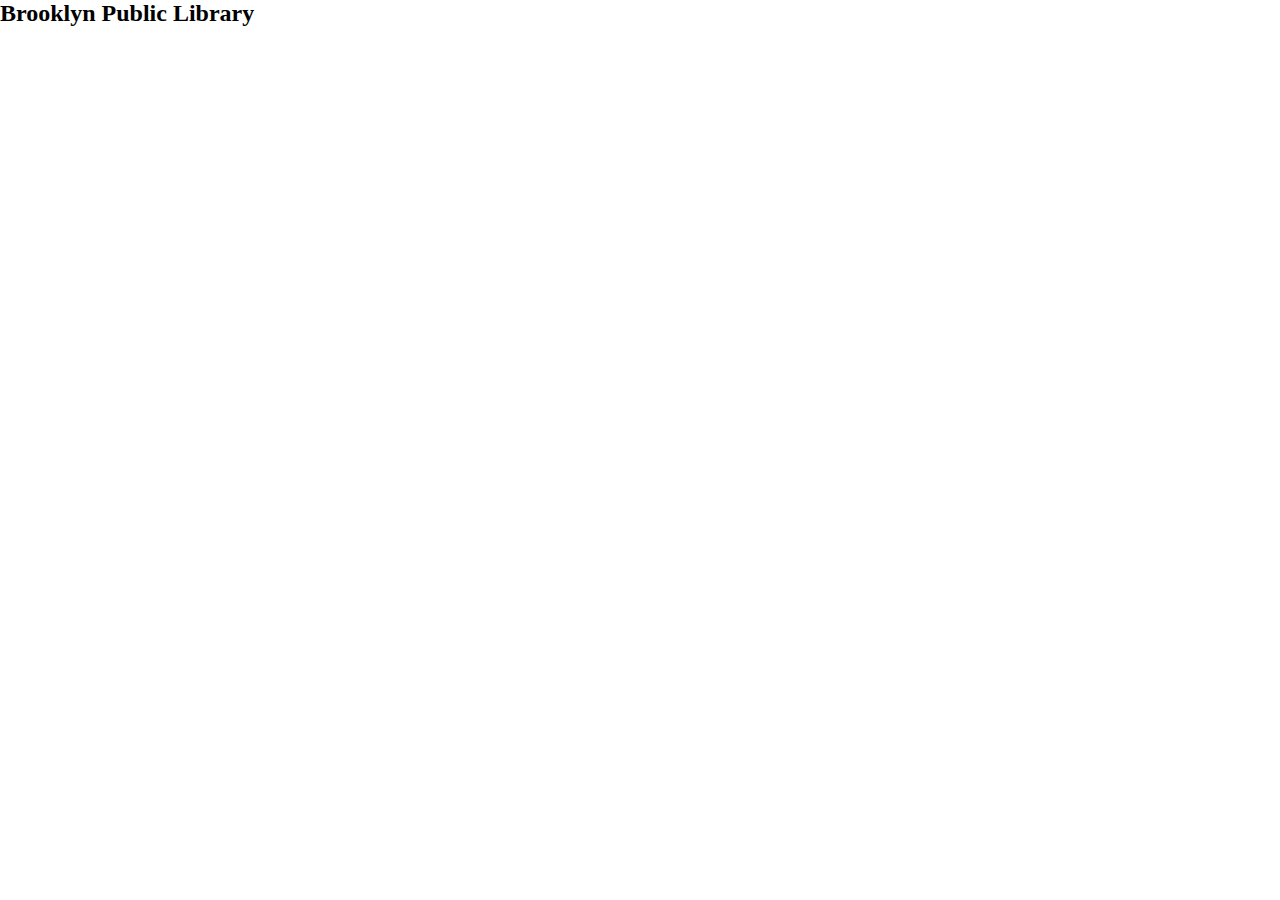
==== idex.html @ 566bc8ee "add:header" ====
<!DOCTYPE html>
<html lang="en">

<head>
	<meta charset="UTF-8">
	<meta name="viewport" content="width=device-width, initial-scale=1.0">
	<title>Document</title>
	<link rel="stylesheet" href="/library.css">
</head>

<body>
	<header id="header_section">
		<div class="container">
			<div class="header-section">
				<div class="name-library">
					<h2 class="name-library__titul">Brooklyn Public Library</h2>
				</div>
				<nav class="header-menu">
					<ul>
						<li></li>
						<li></li>
						<li></li>
						<li></li>
						<li></li>
						<li></li>
					</ul>
				</nav>
			</div>

		</div>
	</header>
	<main></main>
	<footer></footer>
</body>

</html>
---- library.css ----
/* inter-regular - latin */
@font-face {
	font-display: swap;
	/* Check https://developer.mozilla.org/en-US/docs/Web/CSS/@font-face/font-display for other options. */
	font-family: 'Inter';
	font-style: normal;
	font-weight: 400;
	src: url('/fonts/inter-v13-latin-regular.woff2') format('woff2');
	/* Chrome 36+, Opera 23+, Firefox 39+, Safari 12+, iOS 10+ */
}

/* inter-700 - latin */
@font-face {
	font-display: swap;
	/* Check https://developer.mozilla.org/en-US/docs/Web/CSS/@font-face/font-display for other options. */
	font-family: 'Inter';
	font-style: normal;
	font-weight: 700;
	src: url('/fonts/inter-v13-latin-700.woff2') format('woff2');
	/* Chrome 36+, Opera 23+, Firefox 39+, Safari 12+, iOS 10+ */
}

/* forum-regular - latin */
@font-face {
	font-display: swap;
	/* Check https://developer.mozilla.org/en-US/docs/Web/CSS/@font-face/font-display for other options. */
	font-family: 'Forum';
	font-style: normal;
	font-weight: 400;
	src: url('/fonts/forum-v18-latin-regular.woff2') format('woff2');
	/* Chrome 36+, Opera 23+, Firefox 39+, Safari 12+, iOS 10+ */
}


* {
	margin: 0;
	padding: 0;
	box-sizing: border-box;
}

img {
	max-width: 100%;
	max-height: 100%;
}
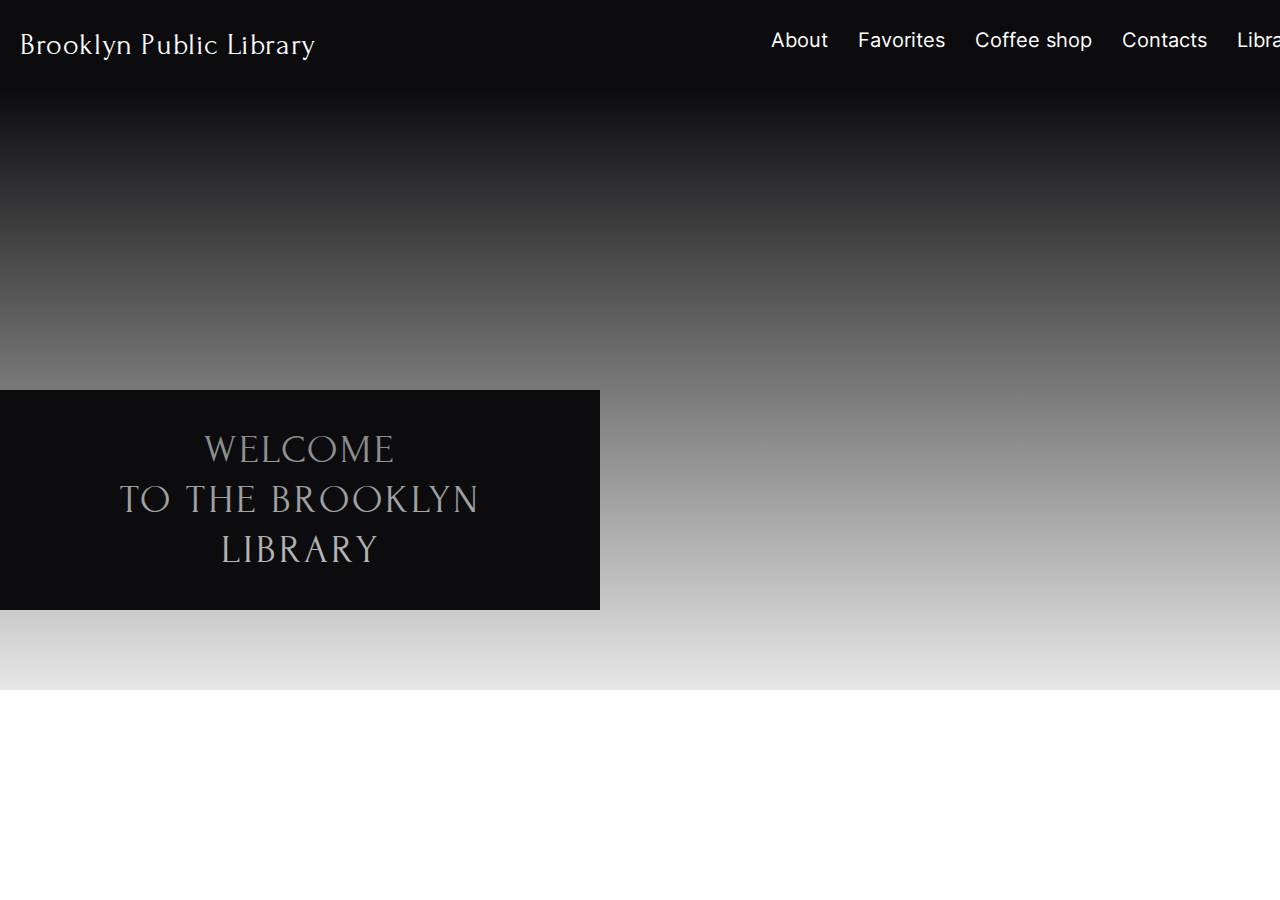
==== commit 310aab82: "feat:welcom" ====
--- a/idex.html
+++ b/idex.html
@@ -13,23 +13,39 @@
 		<div class="container">
 			<div class="header-section">
 				<div class="name-library">
-					<h2 class="name-library__titul">Brooklyn Public Library</h2>
+					<h1 class="name-library__title">Brooklyn Public Library</h1>
 				</div>
-				<nav class="header-menu">
-					<ul>
-						<li></li>
-						<li></li>
-						<li></li>
-						<li></li>
-						<li></li>
-						<li></li>
-					</ul>
-				</nav>
+				<div class="wrapper-header-menu">
+					<nav class="header-menu">
+						<ul class="header-menu__list">
+							<li class="header-menu__link"><a href="#">About</a></li>
+							<li class="header-menu__link"><a href="#">Favorites</a></li>
+							<li class="header-menu__link"><a href="#">Coffee shop</a></li>
+							<li class="header-menu__link"><a href="#">Contacts</a></li>
+							<li class="header-menu__link"><a href="#">Library Card</a></li>
+						</ul>
+					</nav>
+					<div class="profile-icon">
+						<img class="profile-icon__foto" src="/svg/icon_profile.svg" alt="icon_profile">
+					</div>
+				</div>
 			</div>
-
 		</div>
 	</header>
-	<main></main>
+	<main id="main-section">
+		<div class="container">
+			<section class="welcome">
+				<div class="welcome-text">
+					<span class="welcome-text__title">Welcome</span>
+					<span class="welcome-text__title">to the Brooklyn</span>
+					<span class="welcome-text__title"> Library</span>
+				</div>
+			</section>
+			<section class="about">
+				<h2 class="about-title">About</h2>
+			</section>
+		</div>
+	</main>
 	<footer></footer>
 </body>
 
--- a/library.css
+++ b/library.css
@@ -41,4 +41,146 @@
 img {
 	max-width: 100%;
 	max-height: 100%;
+}
+
+a {
+	color: #FFF;
+	text-decoration: none;
+	transition: .4s;
+}
+
+ul li {
+	list-style: none;
+}
+
+@keyframes bounce {
+
+	0%,
+	20%,
+	60%,
+	100% {
+		transform: translateY(0);
+		transform: translateY(0);
+	}
+
+	40% {
+		transform: translateY(-20px);
+		transform: translateY(-20px);
+	}
+
+	80% {
+		transform: translateY(-10px);
+		transform: translateY(-10px);
+	}
+}
+
+.container {
+	width: 1440px;
+	margin: 0 auto;
+}
+
+body {
+	font: 20px/40px 'Inter', Arial, Helvetica, sans-serif;
+	color: #FFF;
+	font-weight: 400;
+}
+
+/*header*/
+.header-section {
+	width: 100%;
+	z-index: 4;
+	padding: 20px;
+	display: flex;
+	justify-content: space-between;
+	background: #0C0C0E;
+}
+
+.name-library__title {
+	color: #FFF;
+	font-family: Forum;
+	font-size: 30px;
+	font-style: normal;
+	font-weight: 400;
+	line-height: 50px;
+	letter-spacing: 0.6px;
+}
+
+.header-menu__list {
+	display: flex;
+}
+
+.header-menu__link {
+	padding-right: 30px;
+}
+
+.header-menu__link:hover {
+	animation: bounce 1s;
+	opacity: .3;
+	cursor: pointer;
+}
+
+.header-menu__link:last-child {
+	padding-right: 0;
+}
+
+.wrapper-header-menu {
+	display: flex;
+	justify-content: space-between;
+}
+
+.profile-icon {
+	padding-left: 40px;
+}
+
+.profile-icon__foto {
+	width: 28px;
+	height: 28px;
+}
+
+/*main*/
+
+.welcome {
+	position: relative;
+	height: 600px;
+	width: 100%;
+	background: no-repeat center url(/img/library-foto.jpg);
+	background-size: cover;
+	z-index: 1;
+	margin-bottom: 20px;
+}
+
+.welcome::after {
+	width: 100%;
+	height: 100%;
+	content: '';
+	position: absolute;
+	display: block;
+	top: 0;
+	left: 0;
+	z-index: 2;
+	background: linear-gradient(180deg, #0C0C0E 0%, #0C0C0E 0.01%, rgba(18, 18, 21, 0.10) 100%);
+}
+
+.welcome-text {
+	position: absolute;
+	top: 50%;
+	left: 0;
+	width: 600px;
+	height: 220px;
+	background-color: #0C0C0E;
+	padding: 35px 40px;
+	display: flex;
+	flex-direction: column;
+}
+
+.welcome-text__title {
+	color: #FFF;
+	text-align: center;
+	font-family: Forum;
+	font-size: 40px;
+	font-style: normal;
+	font-weight: 400;
+	line-height: 50px;
+	letter-spacing: 3px;
+	text-transform: uppercase;
 }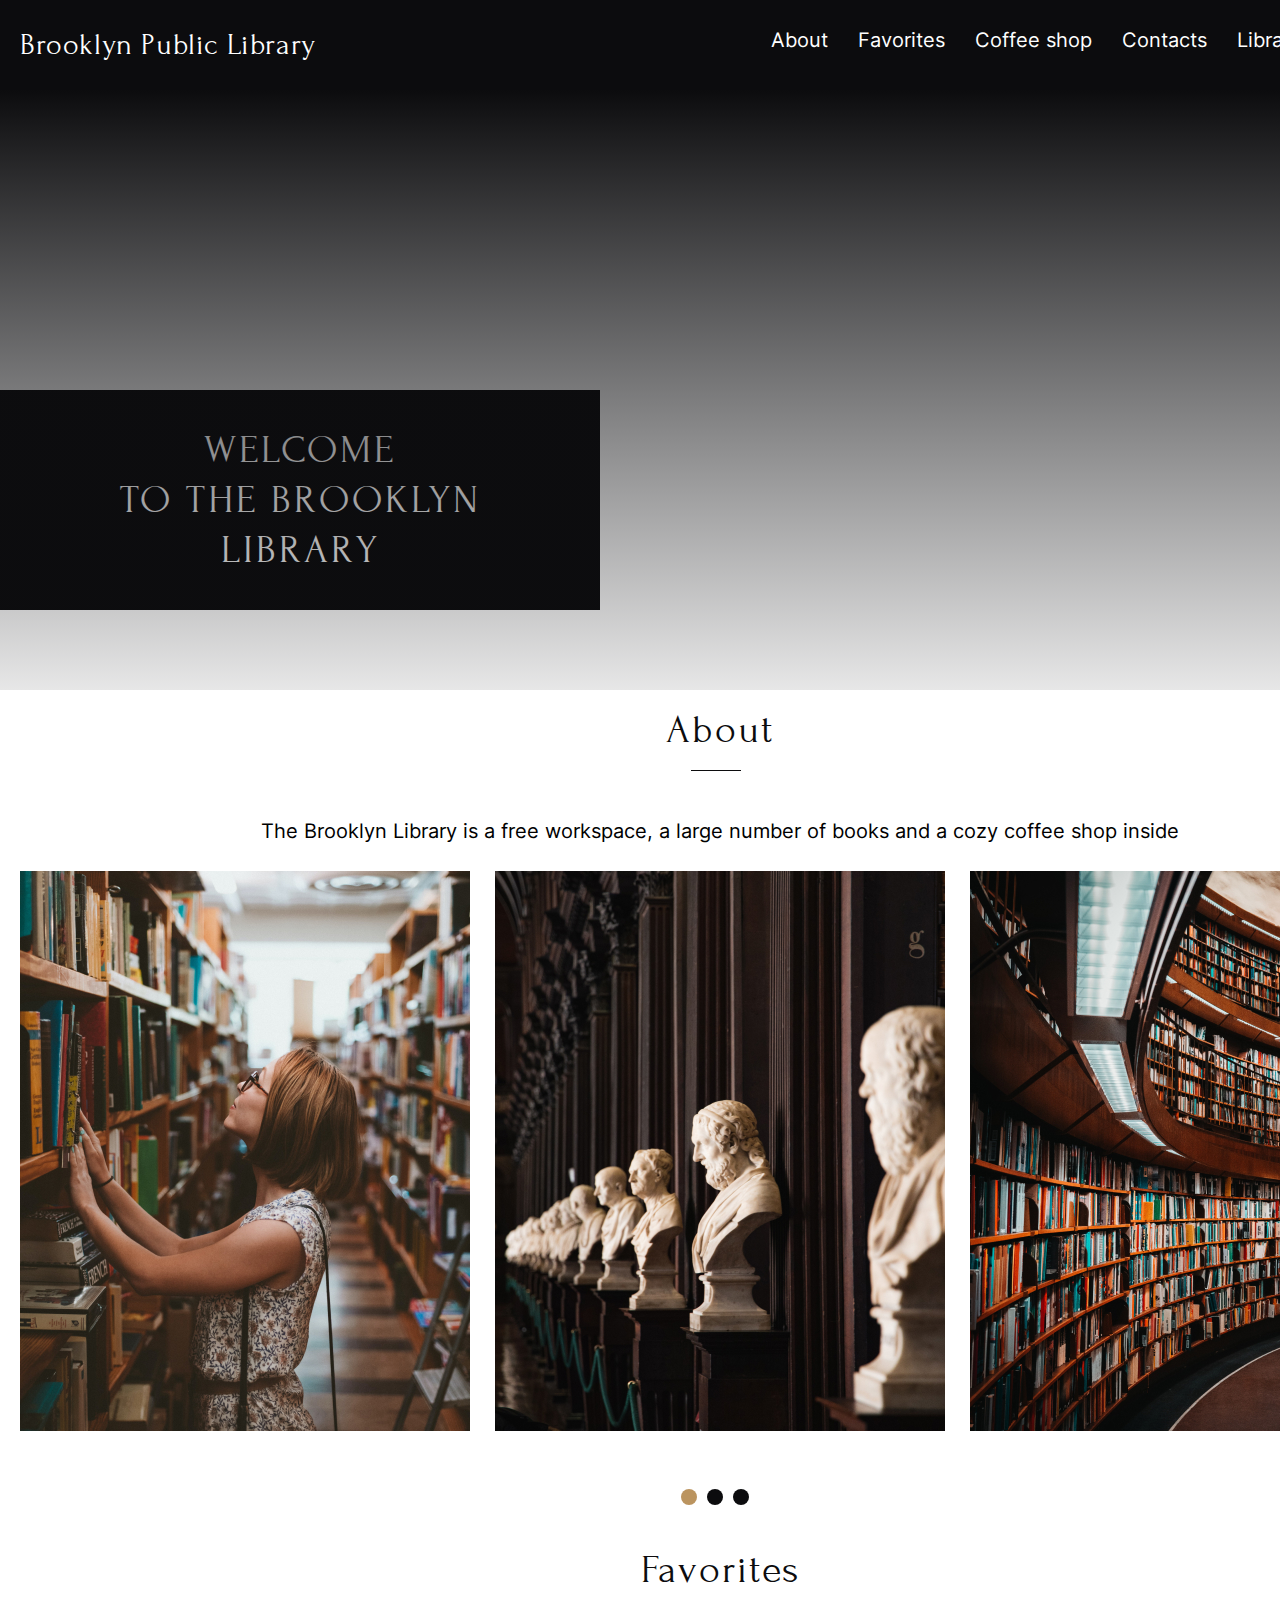
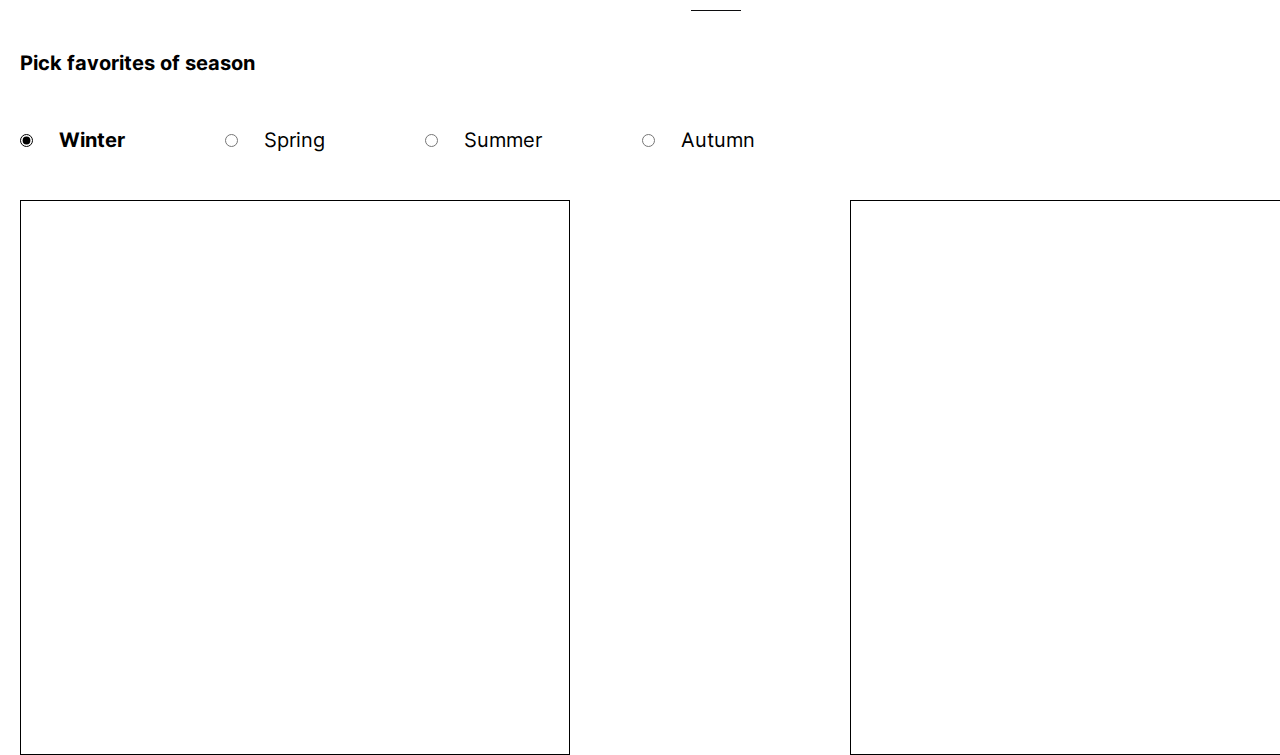
==== commit f3cb4b67: "add:favorites" ====
--- a/idex.html
+++ b/idex.html
@@ -42,7 +42,71 @@
 				</div>
 			</section>
 			<section class="about">
-				<h2 class="about-title">About</h2>
+				<div class="wrapper-about__title">
+					<h2 class="about-title">About</h2>
+				</div>
+				<div class="wrapper-about__text">
+					<p class="about-text">The Brooklyn Library is a free workspace, a large number of books and a cozy coffee shop
+						inside </p>
+				</div>
+				<div class="wrapper-about__gallery">
+					<figure class="about-galery__item"><img class="about-galery__img" src="/img/lybrary-1.jpg" alt="visitor">
+					</figure>
+					<figure class="about-galery__item"><img class="about-galery__img" src="/img/lybrary-2.jpg" alt="sculpture">
+					</figure>
+					<figure class="about-galery__item"><img class="about-galery__img" src="/img/lybrary-3.jpg" alt="books">
+					</figure>
+				</div>
+				<div class="wrapper-about__carusel">
+					<div class="carusel-wrapper">
+						<a href="#" class="carusel-wrapper__item mod"></a>
+					</div>
+					<div class="carusel-wrapper">
+						<a href="#" class="carusel-wrapper__item"></a>
+					</div>
+					<div class="carusel-wrapper">
+						<a href="#" class="carusel-wrapper__item"></a>
+					</div>
+				</div>
+			</section>
+			<section class="favorites">
+				<div class="wrapper-favorites__title wrapper-about__title ">
+					<h2 class="about-title">Favorites</h2>
+				</div>
+				<div class="wrapper-favorites__text">
+					<h3 class="favorites-text">Pick favorites of season</h3>
+				</div>
+				<div class="wrapper-favorites__seasons">
+					<label for="timeChoice1">
+						<input type="radio" id="timeChoice1" name="time" value="Winter" checked />
+						<span class="seasons-item">Winter</span>
+					</label>
+					<label for="timeChoice2">
+						<input type="radio" id="timeChoice2" name="time" value="Spring" />
+						<span class="seasons-item">Spring</span>
+					</label>
+					<label for="timeChoice3">
+						<input type="radio" id="timeChoice3" name="time" value="Summer" />
+						<span class="seasons-item">Summer</span>
+					</label>
+					<label for="timeChoice4">
+						<input type="radio" id="timeChoice4" name="time" value="Autumn" />
+						<span class="seasons-item">Autumn</span>
+					</label>
+				</div>
+				<div class="wrapper-favorites__books">
+					<div class="favorites-books__item">
+						<div class="wrapper-books">
+							<div class="book-item"></div>
+						</div>
+					</div>
+					<div class="favorites-books__item">
+						<div class="wrapper-books">
+							<div class="book-item"></div>
+						</div>
+					</div>
+				</div>
+				<div>
 			</section>
 		</div>
 	</main>
--- a/library.css
+++ b/library.css
@@ -43,6 +43,7 @@
 	max-height: 100%;
 }
 
+
 a {
 	color: #FFF;
 	text-decoration: none;
@@ -52,6 +53,42 @@
 ul li {
 	list-style: none;
 }
+
+h2 {
+	color: #0C0C0E;
+	font-family: Forum;
+	font-size: 40px;
+	font-style: normal;
+	font-weight: 400;
+	line-height: 40px;
+	/* 100% */
+	letter-spacing: 2px;
+	text-transform: capitalize;
+}
+
+h3 {
+	color: #000;
+	font-family: Inter;
+	font-size: 20px;
+	font-style: normal;
+	font-weight: 700;
+	line-height: normal;
+}
+
+input[type='radio'] {
+	accent-color: #000000;
+}
+
+input:checked+span {
+	font-weight: 700;
+}
+
+label {
+	cursor: pointer;
+	padding: 5px;
+}
+
+/*animation for link*/
 
 @keyframes bounce {
 
@@ -81,9 +118,10 @@
 
 body {
 	font: 20px/40px 'Inter', Arial, Helvetica, sans-serif;
-	color: #FFF;
-	font-weight: 400;
-}
+	color: #000;
+	font-weight: 400;
+}
+
 
 /*header*/
 .header-section {
@@ -111,6 +149,7 @@
 
 .header-menu__link {
 	padding-right: 30px;
+	color: #FFF;
 }
 
 .header-menu__link:hover {
@@ -136,6 +175,7 @@
 	width: 28px;
 	height: 28px;
 }
+
 
 /*main*/
 
@@ -146,7 +186,6 @@
 	background: no-repeat center url(/img/library-foto.jpg);
 	background-size: cover;
 	z-index: 1;
-	margin-bottom: 20px;
 }
 
 .welcome::after {
@@ -183,4 +222,108 @@
 	line-height: 50px;
 	letter-spacing: 3px;
 	text-transform: uppercase;
+}
+
+
+/*main-section*/
+
+.about {
+	padding-top: 20px;
+}
+
+.wrapper-about__title {
+	display: flex;
+	justify-content: center;
+	height: 61px;
+	position: relative;
+	margin-bottom: 40px;
+}
+
+.wrapper-about__title::after {
+	position: absolute;
+	content: '';
+	bottom: 0;
+	left: 48%;
+	width: 50px;
+	height: 1px;
+	background-color: #0C0C0E;
+}
+
+.wrapper-about__text {
+	text-align: center;
+	margin-bottom: 20px;
+}
+
+.wrapper-about__gallery {
+	display: grid;
+	grid-template-columns: repeat(3, 1fr);
+	column-gap: 25px;
+	margin-bottom: 40px;
+	padding: 0 20px;
+}
+
+.wrapper-about__carusel {
+	width: 78px;
+	margin: 0 auto;
+	display: flex;
+	flex-wrap: nowrap;
+	justify-content: space-between;
+	margin-bottom: 40px;
+}
+
+.carusel-wrapper {
+	display: flex;
+	width: 26px;
+	height: 26px;
+	line-height: c;
+	align-content: center;
+	flex-direction: column;
+	justify-content: center;
+}
+
+.carusel-wrapper__item {
+	width: 16px;
+	height: 16px;
+	background-color: #0C0C0E;
+	padding: 5px;
+	border-radius: 50%;
+	cursor: pointer;
+}
+
+.mod {
+	background-color: #BB945F;
+}
+
+/*favorites*/
+
+.wrapper-favorites__text {
+	margin-bottom: 40px;
+	padding: 0 20px;
+}
+
+.wrapper-favorites__seasons {
+	padding-left: 15px;
+	width: 1440px;
+	display: flex;
+	justify-content: left;
+	margin-bottom: 35px;
+}
+
+.seasons-item {
+	padding-left: 20px;
+	padding-right: 90px;
+}
+
+.wrapper-favorites__books {
+	padding: 0 20px;
+	display: grid;
+	grid-template-columns: repeat(2, 1fr);
+	position: relative;
+	column-gap: 260px;
+}
+
+.favorites-books__item {
+	border: 1px solid #000;
+	width: 550px;
+	height: 555px;
 }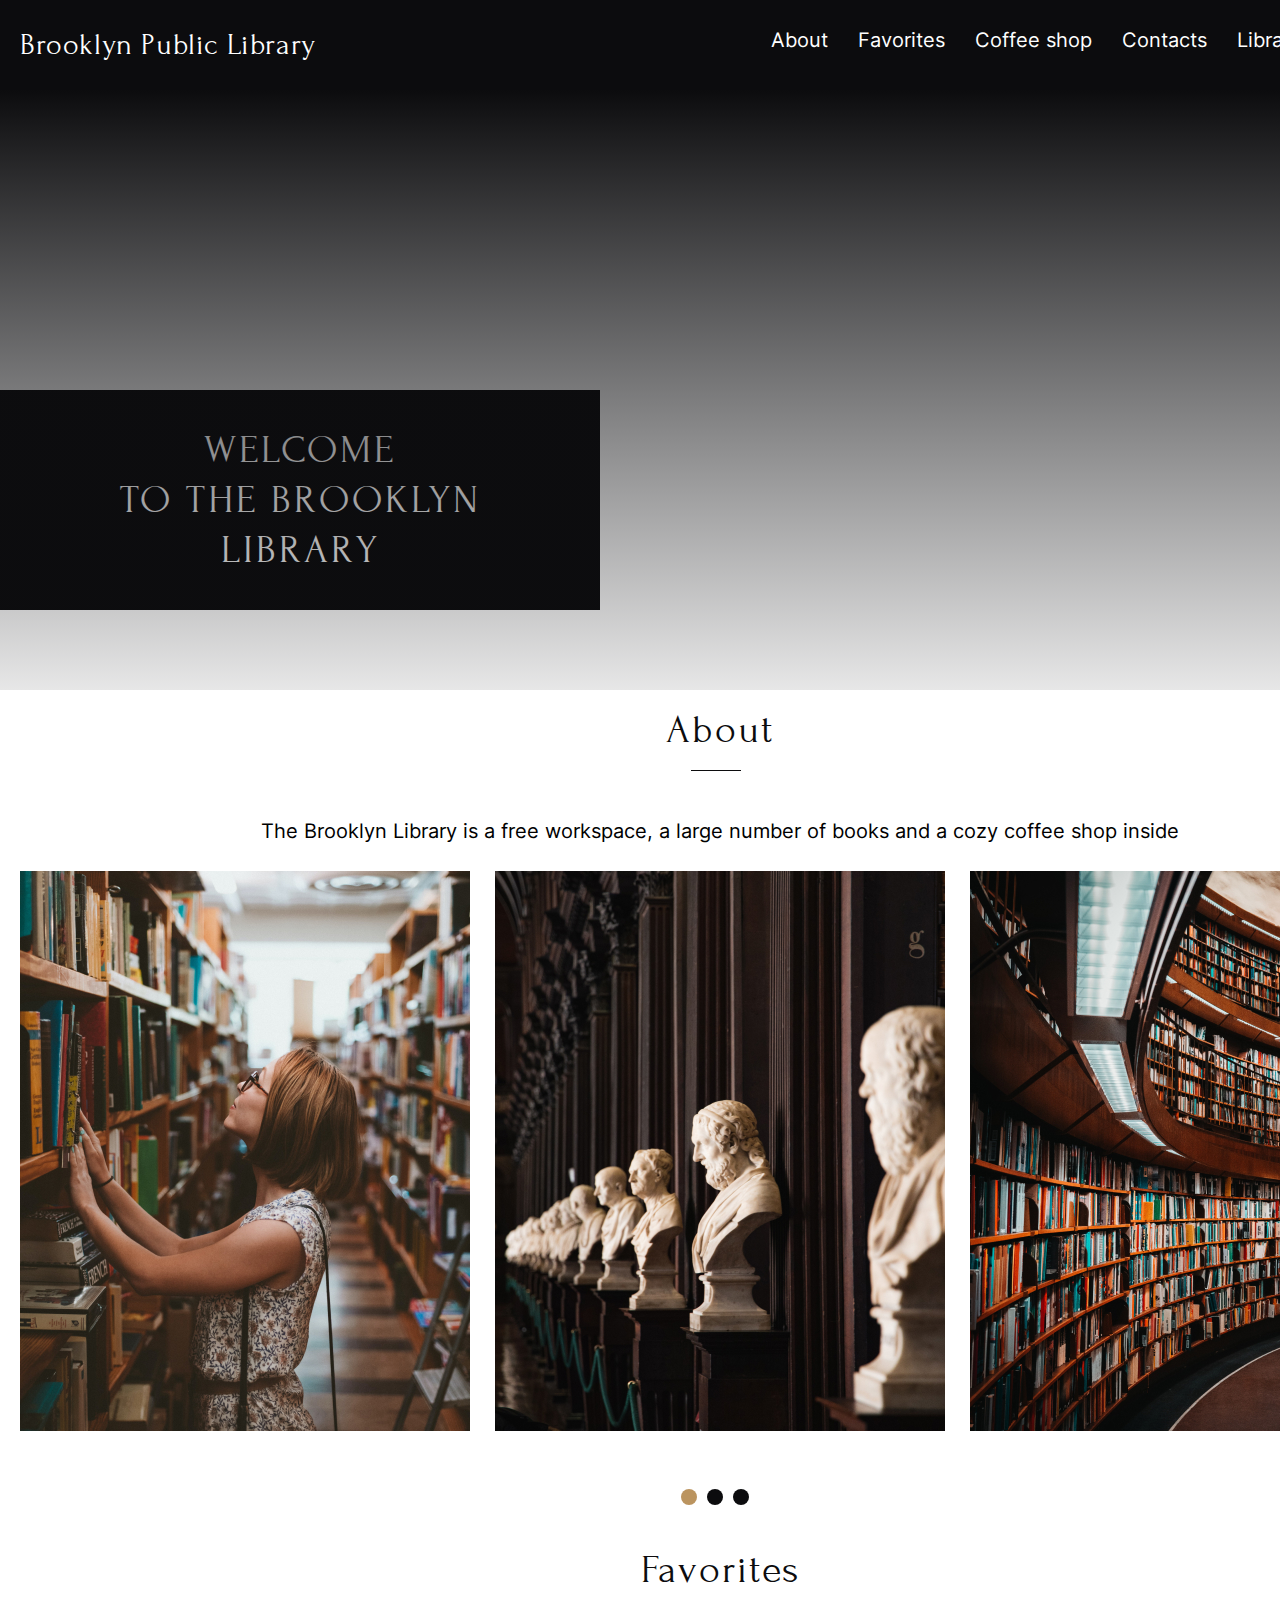
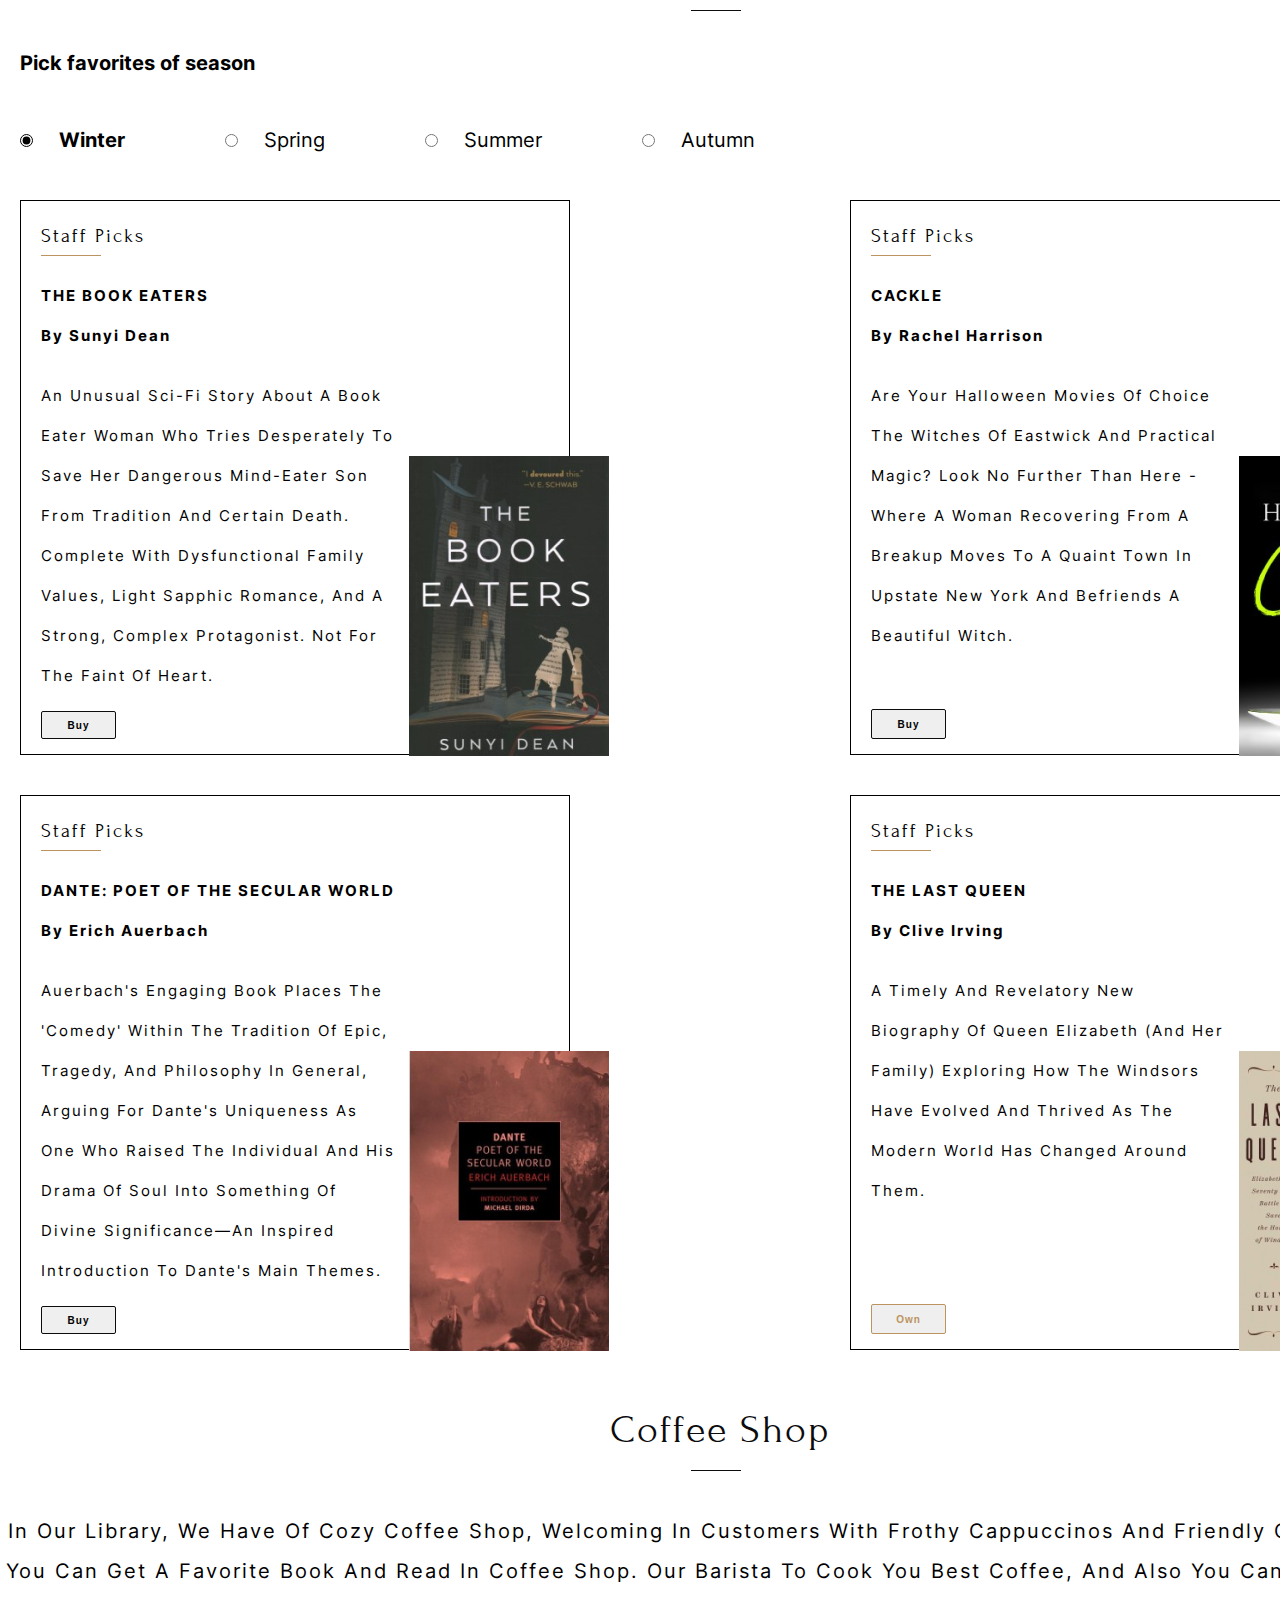
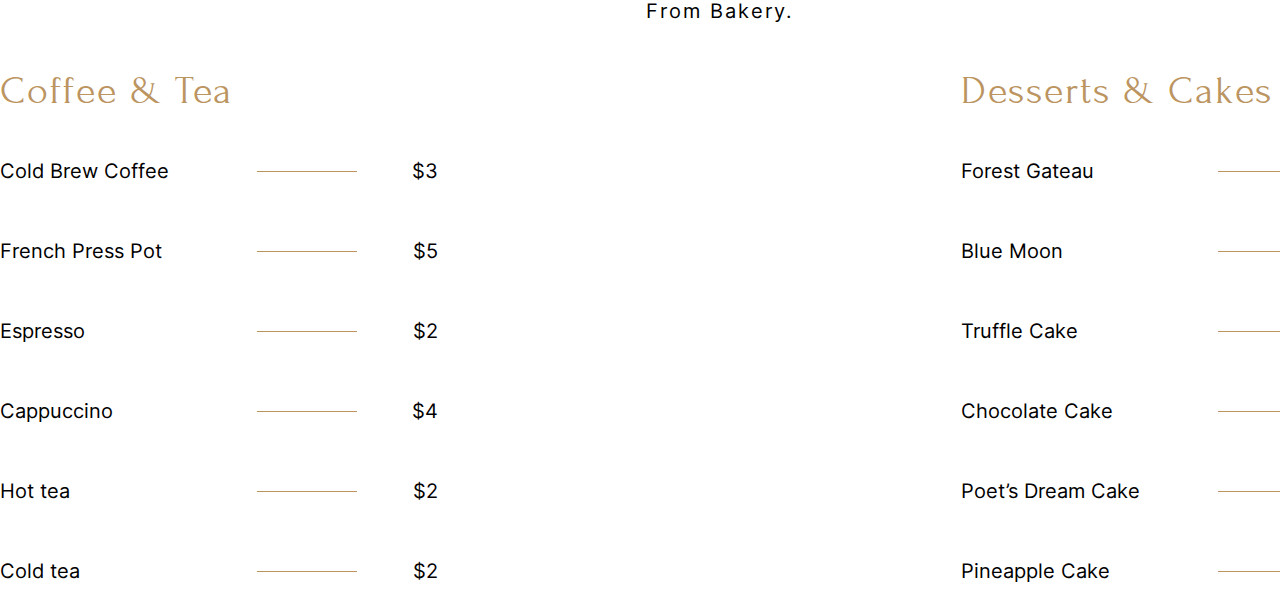
==== commit dcd84f5b: "feat:coffe-shop" ====
--- a/idex.html
+++ b/idex.html
@@ -96,17 +96,183 @@
 				</div>
 				<div class="wrapper-favorites__books">
 					<div class="favorites-books__item">
-						<div class="wrapper-books">
-							<div class="book-item"></div>
-						</div>
-					</div>
-					<div class="favorites-books__item">
-						<div class="wrapper-books">
-							<div class="book-item"></div>
+						<div class="book-item">
+							<p class="book-item__category">Staff Picks</p>
+							<div class="wrappper-book-item__title">
+								<h3 class="book-item__name">The Book Eaters</h3>
+								<h3 class="book-item__author">By Sunyi Dean</h3>
+							</div>
+							<div class="wrappper-book-item__text">
+								<p class="book-item__text">An unusual sci-fi story about a book eater woman who tries desperately
+									to
+									save her dangerous mind-eater son from tradition and certain death. Complete with dysfunctional
+									family
+									values, light Sapphic romance, and a strong, complex protagonist. Not for the faint of heart.
+								</p>
+							</div>
+							<button type="button" class="book-item__button">Buy</button>
+						</div>
+						<div class="book-img"><img src="/img/book-item-1.png" alt="The Book Eaters"></div>
+					</div>
+					<div class="favorites-books__item">
+						<div class="book-item">
+							<p class="book-item__category">Staff Picks</p>
+							<div class="wrappper-book-item__title">
+								<h3 class="book-item__name">Cackle</h3>
+								<h3 class="book-item__author">By Rachel Harrison</h3>
+							</div>
+							<div class="wrappper-book-item__text">
+								<p class="book-item__text">Are your Halloween movies of choice The Witches of Eastwick and Practical
+									Magic? Look no further than here - where a woman recovering from a breakup moves to a quaint town in
+									upstate New York and befriends a beautiful witch.
+								</p>
+							</div>
+							<button type="button" class="book-item__button">Buy</button>
+						</div>
+						<div class="book-img"><img src="/img/book-item-2.png" alt="Cackle"></div>
+					</div>
+					<div class="favorites-books__item">
+						<div class="book-item">
+							<p class="book-item__category">Staff Picks</p>
+							<div class="wrappper-book-item__title">
+								<h3 class="book-item__name">Dante: Poet of the Secular World</h3>
+								<h3 class="book-item__author">By Erich Auerbach</h3>
+							</div>
+							<div class="wrappper-book-item__text">
+								<p class="book-item__text">Auerbach's engaging book places the 'Comedy' within the tradition of epic,
+									tragedy, and philosophy in general, arguing for Dante's uniqueness as one who raised the individual
+									and his drama of soul into something of divine significance—an inspired introduction to Dante's main
+									themes.
+								</p>
+							</div>
+							<button type="button" class="book-item__button">Buy</button>
+						</div>
+						<div class="book-img"><img src="/img/book-item-3.png" alt="Dante: Poet of the Secular World
+							By Erich Auerbach"></div>
+					</div>
+					<div class="favorites-books__item">
+						<div class="book-item">
+							<p class="book-item__category">Staff Picks</p>
+							<div class="wrappper-book-item__title">
+								<h3 class="book-item__name">The Last Queen</h3>
+								<h3 class="book-item__author">By Clive Irving</h3>
+							</div>
+							<div class="wrappper-book-item__text">
+								<p class="book-item__text">A timely and revelatory new biography of Queen Elizabeth (and her family)
+									exploring how the Windsors have evolved and thrived as the modern world has changed around them.
+								</p>
+							</div>
+							<button type="button" class="book-item__button mod-own">Own</button>
+						</div>
+						<div class="book-img"><img src="/img/book-item-4.png" alt="The Last Queen"></div>
+					</div>
+					<div class="favorites-books__item mod-books">
+						<div class="book-item">
+							<p class="book-item__category">Staff Picks</p>
+							<div class="wrappper-book-item__title">
+								<h3 class="book-item__name">By Stephen King</h3>
+								<h3 class="book-item__author">By Stephen King</h3>
+							</div>
+							<div class="wrappper-book-item__text">
+								<p class="book-item__text">Powerful novel that takes you back to a nostalgic time, exploring both the
+									beauty and danger and loss of innocence that is youth.
+								</p>
+							</div>
+							<button type="button" class="book-item__button ">Buy</button>
+						</div>
+						<div class="book-img"><img src="/img/book-item-5.png" alt="The Last Queen"></div>
+					</div>
+					<div class="favorites-books__item mod-books">
+						<div class="book-item">
+							<p class="book-item__category">Staff Picks</p>
+							<div class="wrappper-book-item__title">
+								<h3 class="book-item__name">Carry: A Memoir of Survival on Stolen Land
+								</h3>
+								<h3 class="book-item__author">By Toni Jenson</h3>
+							</div>
+							<div class="wrappper-book-item__text">
+								<p class="book-item__text">This memoir about the author's relationship with gun violence feels both
+									expansive and intimate, resulting in a lyrical indictment of the way things are.
+								</p>
+							</div>
+							<button type="button" class="book-item__button">Buy</button>
+						</div>
+						<div class="book-img"><img src="/img/book-item-6.png" alt="Carry: A Memoir of Survival on Stolen Land">
 						</div>
 					</div>
 				</div>
 				<div>
+			</section>
+			<section class="coffee-shop">
+				<div class="wrapper-favorites__title wrapper-about__title ">
+					<h2 class="about-title">Coffee shop</h2>
+				</div>
+				<div class="wrapper-about__text mod__coffe-shop ">
+					<p class="about-text">In our library, we have of cozy coffee shop, welcoming in customers with frothy
+						cappuccinos and friendly conversation.
+						You can get a favorite book and read in coffee shop. Our barista to cook you best coffee, and also you can
+						try desserts from bakery.</p>
+				</div>
+				<div class="wrapper__coffe-shop">
+					<div class="coffe-shop__menu">
+						<span class="coffe-shop__title">Coffee &amp; Tea</span>
+						<ul class="coffe-shop__list">
+							<li class="coffe-shop__item">
+								<p class="coffe-shop__text">Cold Brew Coffee</p>
+								<p class="coffe-shop__price"> &dollar;3</p>
+							</li>
+							<li class="coffe-shop__item">
+								<p class="coffe-shop__text">French Press Pot</p>
+								<p class="coffe-shop__price"> &dollar;5</p>
+							</li>
+							<li class="coffe-shop__item">
+								<p class="coffe-shop__text">Espresso</p>
+								<p class="coffe-shop__price"> &dollar;2</p>
+							</li>
+							<li class="coffe-shop__item">
+								<p class="coffe-shop__text">Cappuccino</p>
+								<p class="coffe-shop__price"> &dollar;4</p>
+							</li>
+							<li class="coffe-shop__item">
+								<p class="coffe-shop__text">Hot tea</p>
+								<p class="coffe-shop__price"> &dollar;2</p>
+							</li>
+							<li class="coffe-shop__item">
+								<p class="coffe-shop__text">Cold tea</p>
+								<p class="coffe-shop__price"> &dollar;2</p>
+							</li>
+						</ul>
+					</div>
+					<div class="coffe-shop__menu">
+						<span class="coffe-shop__title">Desserts &amp; Cakes </span>
+						<ul class="coffe-shop__list">
+							<li class="coffe-shop__item">
+								<p class="coffe-shop__text">Forest Gateau</p>
+								<p class="coffe-shop__price"> &dollar;16</p>
+							</li>
+							<li class="coffe-shop__item">
+								<p class="coffe-shop__text">Blue Moon</p>
+								<p class="coffe-shop__price"> &dollar;16</p>
+							</li>
+							<li class="coffe-shop__item">
+								<p class="coffe-shop__text">Truffle Cake</p>
+								<p class="coffe-shop__price"> &dollar;15</p>
+							</li>
+							<li class="coffe-shop__item">
+								<p class="coffe-shop__text">Chocolate Cake</p>
+								<p class="coffe-shop__price"> &dollar;18</p>
+							</li>
+							<li class="coffe-shop__item">
+								<p class="coffe-shop__text">Poet’s Dream Cake</p>
+								<p class="coffe-shop__price"> &dollar;16</p>
+							</li>
+							<li class="coffe-shop__item">
+								<p class="coffe-shop__text">Pineapple Cake</p>
+								<p class="coffe-shop__price"> &dollar;14</p>
+							</li>
+						</ul>
+					</div>
+				</div>
 			</section>
 		</div>
 	</main>
--- a/library.css
+++ b/library.css
@@ -295,6 +295,9 @@
 }
 
 /*favorites*/
+.favorites {
+	margin-bottom: 60px;
+}
 
 .wrapper-favorites__text {
 	margin-bottom: 40px;
@@ -312,6 +315,19 @@
 .seasons-item {
 	padding-left: 20px;
 	padding-right: 90px;
+}
+
+
+.favorites-books__item {
+	border: 1px solid #000;
+	width: 550px;
+	height: 555px;
+	padding: 15px 20px;
+	position: relative;
+}
+
+.mod-books {
+	display: none;
 }
 
 .wrapper-favorites__books {
@@ -320,10 +336,158 @@
 	grid-template-columns: repeat(2, 1fr);
 	position: relative;
 	column-gap: 260px;
-}
-
-.favorites-books__item {
-	border: 1px solid #000;
-	width: 550px;
-	height: 555px;
+	row-gap: 40px;
+}
+
+.book-item {
+	display: flex;
+	flex-direction: column;
+	height: 100%;
+}
+
+.book-item__category {
+	color: #000;
+	font-family: Forum;
+	font-size: 20px;
+	font-style: normal;
+	font-weight: 400;
+	line-height: 40px;
+	/* 200% */
+	letter-spacing: 2px;
+	text-transform: capitalize;
+	margin-bottom: 20px;
+}
+
+.book-item__name {
+	line-height: 40px;
+	font-size: 15px;
+	letter-spacing: 2px;
+	text-transform: uppercase;
+}
+
+.book-item__author {
+	font-size: 15px;
+	line-height: 40px;
+	letter-spacing: 2px;
+	text-transform: capitalize;
+}
+
+.book-item__category {
+	position: relative;
+}
+
+.book-item__category::before {
+	position: absolute;
+	content: "";
+	background: #BB945F;
+	width: 60px;
+	height: 1px;
+	bottom: 0;
+}
+
+.wrappper-book-item__text {
+	width: 355px;
+	margin-bottom: 15px;
+}
+
+.book-item__text {
+	color: #000;
+	font-family: Inter;
+	font-size: 15px;
+	font-style: normal;
+	font-weight: 400;
+	line-height: 40px;
+	letter-spacing: 2px;
+	text-transform: capitalize;
+}
+
+.wrappper-book-item__title {
+	margin-bottom: 20px;
+}
+
+.book-item__button {
+	border-radius: 2px;
+	border: 1px solid #0C0C0E;
+	height: 30px;
+	width: 75px;
+	margin: auto 0 0 0;
+	font-size: 10px;
+	font-weight: 700;
+	letter-spacing: 1px;
+}
+
+.book-item__button:hover {
+	border: 1px solid #BB945F;
+	background: #BB945F;
+	transition: 0.8s;
+}
+
+.book-img {
+	position: absolute;
+	bottom: -2px;
+	right: -40px;
+	width: 200px;
+	height: 300px;
+}
+
+.mod-own {
+	border-color: #BB945F;
+	color: #BB945F;
+}
+
+/*coffe-shop*/
+.mod__coffe-shop {
+	letter-spacing: 2px;
+	text-transform: capitalize;
+	margin-bottom: 40px;
+}
+
+.wrapper__coffe-shop {
+	display: grid;
+	grid-template-columns: repeat(2, 1fr);
+	column-gap: 481px;
+}
+
+.coffe-shop__title {
+	display: block;
+	color: #BB945F;
+	font-family: Forum;
+	font-size: 40px;
+	font-style: normal;
+	font-weight: 400;
+	line-height: 40px;
+	/* 100% */
+	letter-spacing: 2px;
+	text-transform: capitalize;
+	margin-bottom: 40px;
+}
+
+.coffe-shop__menu {
+	width: 438px;
+	height: 520px;
+}
+
+.coffe-shop__text {
+	width: 357px;
+	position: relative;
+}
+
+.coffe-shop__text::before {
+	position: absolute;
+	right: 0;
+	top: 50%;
+	content: '';
+	width: 100px;
+	height: 1px;
+	background: #BB945F;
+}
+
+.coffe-shop__item {
+	display: flex;
+	justify-content: space-between;
+	margin-bottom: 40px;
+}
+
+.coffe-shop__item:last-child {
+	margin-bottom: 0;
 }